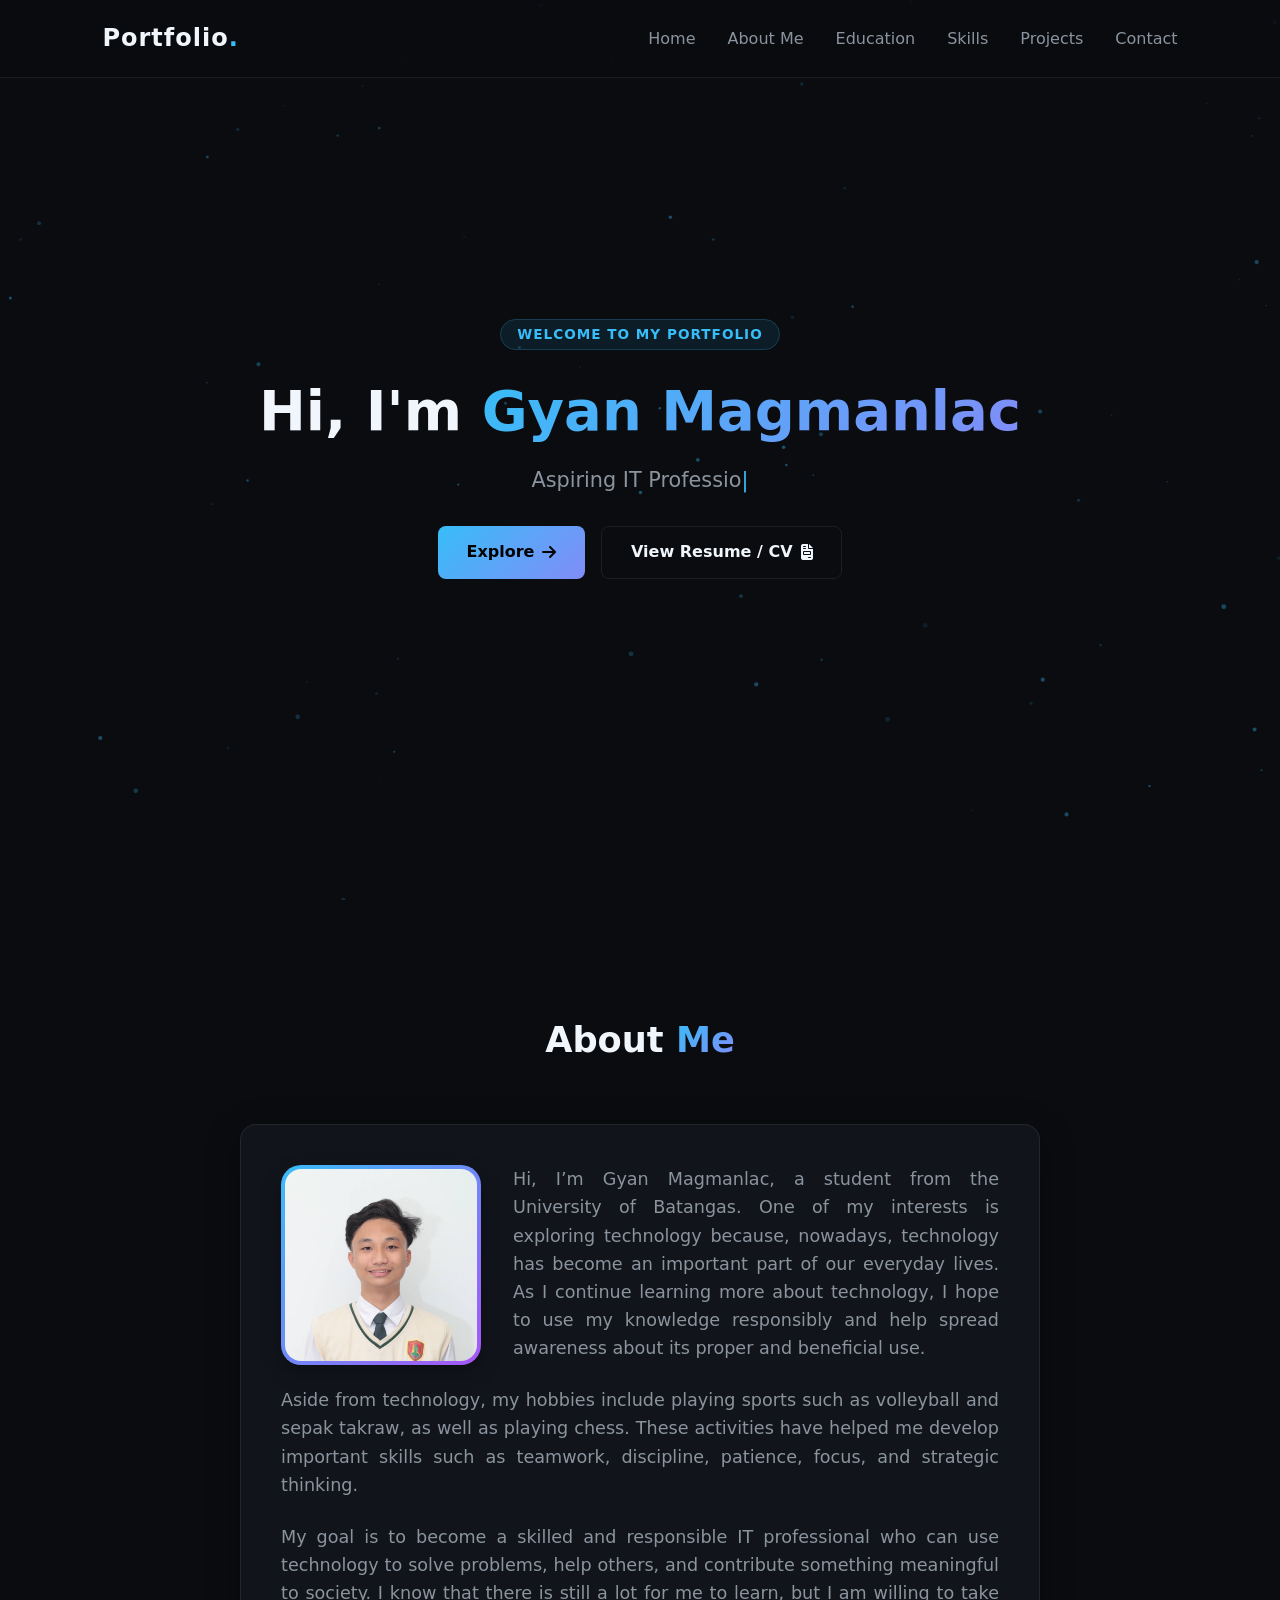
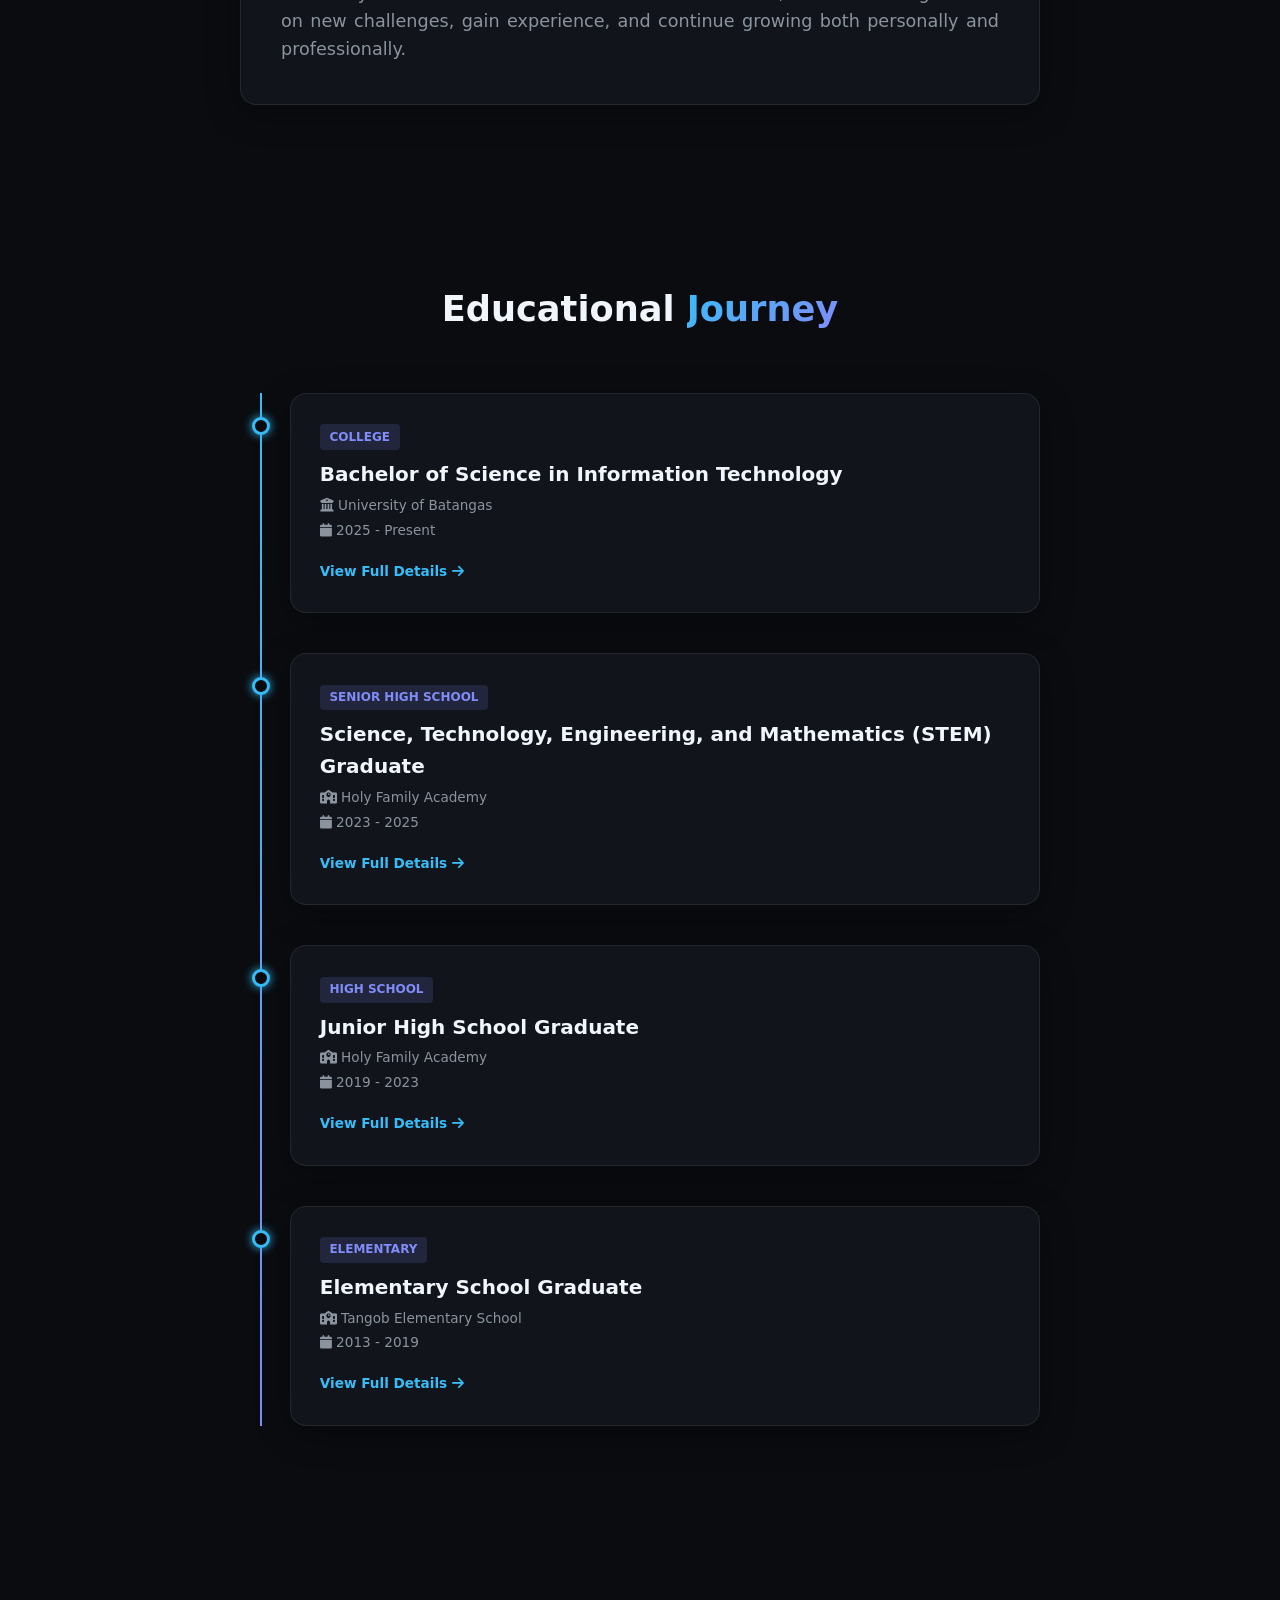
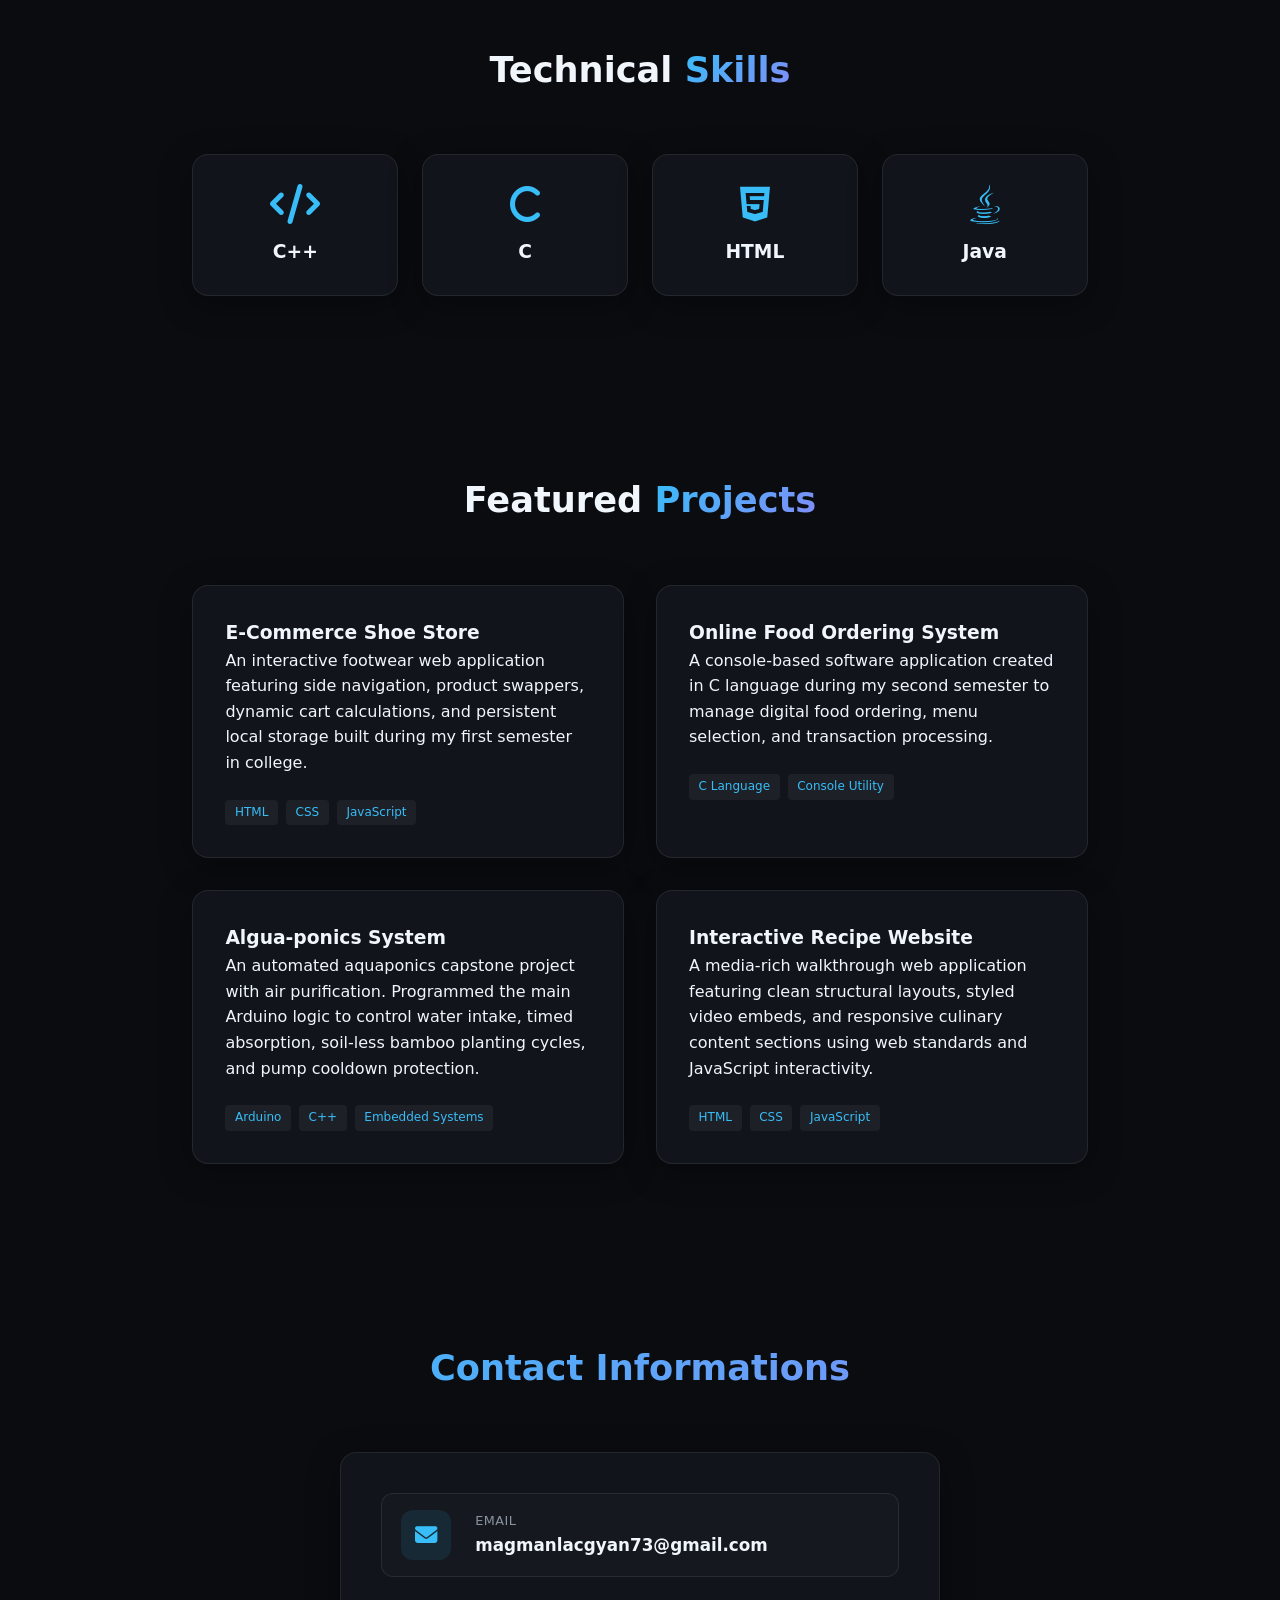
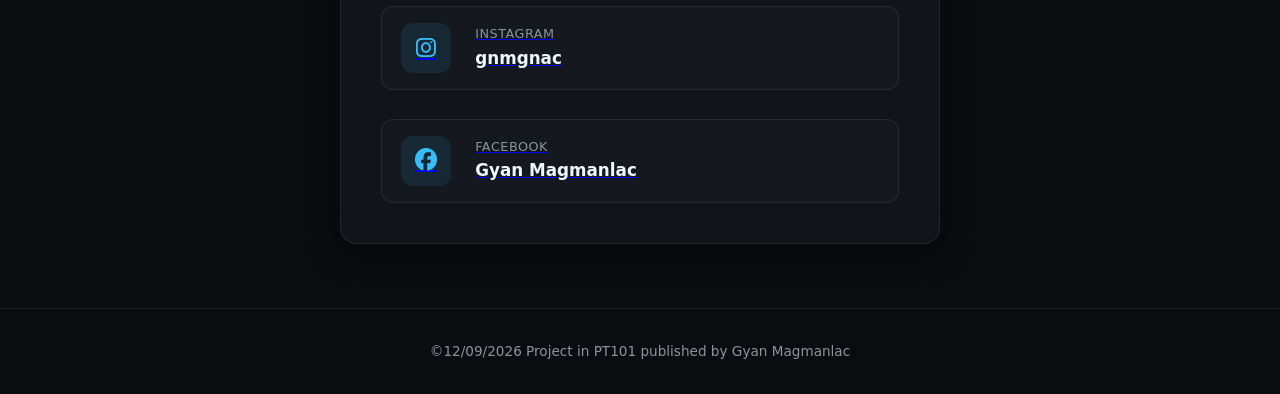
==== index.html @ fcbb0a98 "Add files via upload" ====
<!DOCTYPE html>
<html lang="en">
<head>
    <meta charset="UTF-8">
    <meta name="viewport" content="width=device-width, initial-scale=1.0">
    <title>Portfolio</title>
    <link rel="stylesheet" href="style.css">
    <link rel="stylesheet" href="https://cdnjs.cloudflare.com/ajax/libs/font-awesome/6.4.0/css/all.min.css">
</head>
<body>

    <!-- background canvas -->
    <canvas id="particlesCanvas"></canvas>

    <!-- navigation bar -->
    <nav class="navbar">
        <div class="logo">Portfolio<span class="dot">.</span></div>
        <ul class="nav-links" id="navLinks">
            <li><a href="#home" class="nav-item">Home</a></li>
            <li><a href="#about" class="nav-item">About Me</a></li>
            <li><a href="#education" class="nav-item">Education</a></li>
            <li><a href="#skills" class="nav-item">Skills</a></li>
            <li><a href="#projects" class="nav-item">Projects</a></li>
            <li><a href="#contact" class="nav-item">Contact</a></li>
        </ul>
        <div class="hamburger" id="hamburger">
            <span></span>
            <span></span>
            <span></span>
        </div>
    </nav>

    <!-- hero section -->
    <section id="home" class="hero-section">
        <div class="hero-content reveal">
            <span class="badge">Welcome to my portfolio</span>
            <h1>Hi, I'm <span class="gradient-text">Gyan Magmanlac</span></h1>
            <p class="typing-container"><span id="typing-text"></span><span class="cursor-blink">|</span></p>
            <div class="hero-btns">
                <a href="#projects" class="btn btn-primary">Explore <i class="fa-solid fa-arrow-right"></i></a>
                <a href="resume.html" class="btn btn-secondary">View Resume / CV <i class="fa-solid fa-file-invoice"></i></a>
            </div>
        </div>
    </section>

    <!-- about section -->
    <section id="about" class="section">
        <h2 class="section-title reveal">About <span class="gradient-text">Me</span></h2>
        <div class="about-card glass-card reveal">
            <div class="about-content">
                
                <!-- profile image -->
                <div class="about-img-container">
                    <img src="profile.jpg" alt="Gyan Magmanlac" class="about-img">
                </div>

                <!-- bio text -->
                <div class="about-text" style="text-align: justify;">
                    <p style="margin-bottom: 1.5rem;">Hi, I’m Gyan Magmanlac, a student from the University of Batangas. 
                        One of my interests is exploring technology because, nowadays, 
                        technology has become an important part of our everyday lives. 
                        As I continue learning more about technology, I hope to use my 
                        knowledge responsibly and help spread awareness about its proper 
                        and beneficial use.</p>
                        
                    <p style="margin-bottom: 1.5rem;">Aside from technology, my hobbies include playing sports such as 
                        volleyball and sepak takraw, as well as playing chess. These activities 
                        have helped me develop important skills such as teamwork, discipline, 
                        patience, focus, and strategic thinking.</p>
                        
                    <p>My goal is to become a skilled and responsible IT professional who can use 
                        technology to solve problems, help others, and contribute something meaningful 
                        to society. I know that there is still a lot for me to learn, but I am willing 
                        to take on new challenges, gain experience, and continue growing both personally 
                        and professionally.</p>
                </div>

            </div>
        </div>
    </section>

    <!-- education section -->
    <section id="education" class="section">
        <h2 class="section-title reveal">Educational <span class="gradient-text">Journey</span></h2>
        <div class="timeline">
            
            <!-- college -->
            <a href="college.html" class="timeline-item reveal text-link">
                <div class="timeline-dot"></div>
                <div class="timeline-content glass-card">
                    <span class="timeline-tag">College</span>
                    <h3>Bachelor of Science in Information Technology</h3>
                    <p class="institution"><i class="fa-solid fa-building-columns"></i> University of Batangas</p>
                    <p class="date"><i class="fa-solid fa-calendar"></i> 2025 - Present</p>
                    <span class="expand-btn">View Full Details <i class="fa-solid fa-arrow-right"></i></span>
                </div>
            </a>

            <!-- senior high school -->
            <a href="shs.html" class="timeline-item reveal text-link">
                <div class="timeline-dot"></div>
                <div class="timeline-content glass-card">
                    <span class="timeline-tag">Senior High School</span>
                    <h3>Science, Technology, Engineering, and Mathematics (STEM) Graduate</h3>
                    <p class="institution"><i class="fa-solid fa-school"></i> Holy Family Academy</p>
                    <p class="date"><i class="fa-solid fa-calendar"></i> 2023 - 2025</p>
                    <span class="expand-btn">View Full Details <i class="fa-solid fa-arrow-right"></i></span>
                </div>
            </a>

            <!-- junior high school -->
            <a href="highschool.html" class="timeline-item reveal text-link">
                <div class="timeline-dot"></div>
                <div class="timeline-content glass-card">
                    <span class="timeline-tag">High School</span>
                    <h3>Junior High School Graduate</h3>
                    <p class="institution"><i class="fa-solid fa-school"></i> Holy Family Academy</p>
                    <p class="date"><i class="fa-solid fa-calendar"></i> 2019 - 2023</p>
                    <span class="expand-btn">View Full Details <i class="fa-solid fa-arrow-right"></i></span>
                </div>
            </a>

            <!-- elementary -->
            <a href="elementary.html" class="timeline-item reveal text-link">
                <div class="timeline-dot"></div>
                <div class="timeline-content glass-card">
                    <span class="timeline-tag">Elementary</span>
                    <h3>Elementary School Graduate</h3>
                    <p class="institution"><i class="fa-solid fa-school"></i> Tangob Elementary School</p>
                    <p class="date"><i class="fa-solid fa-calendar"></i> 2013 - 2019</p>
                    <span class="expand-btn">View Full Details <i class="fa-solid fa-arrow-right"></i></span>
                </div>
            </a>

        </div>
    </section>

    <!-- skills section -->
    <section id="skills" class="section">
        <h2 class="section-title reveal">Technical <span class="gradient-text">Skills</span></h2>
        <div class="skills-grid reveal">
            <div class="skill-card glass-card">
                <i class="fa-solid fa-code skill-icon"></i>
                <h3>C++</h3>
            </div>
            <div class="skill-card glass-card">
                <i class="fa-solid fa-c skill-icon"></i>
                <h3>C</h3>
            </div>
            <div class="skill-card glass-card">
                <i class="fa-brands fa-html5 skill-icon"></i>
                <h3>HTML</h3>
            </div>
            <div class="skill-card glass-card">
                <i class="fa-brands fa-java skill-icon"></i>
                <h3>Java</h3>
            </div>
        </div>
    </section>

    <!-- projects section -->
    <section id="projects" class="section">
        <h2 class="section-title reveal">Featured <span class="gradient-text">Projects</span></h2>
        <div class="project-grid">
            
            <!-- shoe website -->
            <div class="project-card glass-card reveal">
                <div class="project-info">
                    <h3>E-Commerce Shoe Store</h3>
                    <p>An interactive footwear web application featuring side navigation, product swappers, dynamic cart calculations, and persistent local storage built during my first semester in college.</p>
                    <div class="project-tags">
                        <span>HTML</span>
                        <span>CSS</span>
                        <span>JavaScript</span>
                    </div>
                </div>
            </div>

            <!-- food ordering system -->
            <div class="project-card glass-card reveal">
                <div class="project-info">
                    <h3>Online Food Ordering System</h3>
                    <p>A console-based software application created in C language during my second semester to manage digital food ordering, menu selection, and transaction processing.</p>
                    <div class="project-tags">
                        <span>C Language</span>
                        <span>Console Utility</span>
                    </div>
                </div>
            </div>

            <!-- aquaponics project -->
            <div class="project-card glass-card reveal">
                <div class="project-info">
                    <h3>Algua-ponics System</h3>
                    <p>An automated aquaponics capstone project with air purification. Programmed the main Arduino logic to control water intake, timed absorption, soil-less bamboo planting cycles, and pump cooldown protection.</p>
                    <div class="project-tags">
                        <span>Arduino</span>
                        <span>C++</span>
                        <span>Embedded Systems</span>
                    </div>
                </div>
            </div>

            <!-- recipe site -->
            <div class="project-card glass-card reveal">
                <div class="project-info">
                    <h3>Interactive Recipe Website</h3>
                    <p>A media-rich walkthrough web application featuring clean structural layouts, styled video embeds, and responsive culinary content sections using web standards and JavaScript interactivity.</p>
                    <div class="project-tags">
                        <span>HTML</span>
                        <span>CSS</span>
                        <span>JavaScript</span>
                    </div>
                </div>
            </div>

        </div>
    </section>

<!-- contact section -->
<section id="contact" class="section">
    <h2 class="section-title gradient-text reveal">Contact Informations</h2>
    <div class="contact-card glass-card reveal">
        <div class="contact-info-list">

            <!-- email address -->
            <div class="contact-item" onclick="navigator.clipboard.writeText('magmanlacgyan73@gmail.com'); alert('Email copied to clipboard!');" style="cursor: pointer;">
                <div class="contact-icon">
                    <i class="fa-solid fa-envelope"></i>
                </div>
                <div class="contact-details">
                    <span class="contact-label">Email</span>
                    <span class="contact-value">magmanlacgyan73@gmail.com</span>
                </div>
            </div>

            <!-- instagram profile -->
            <a href="https://www.instagram.com/gnmgnac/" target="_blank" rel="noopener noreferrer" class="contact-item contact-item-link">
                <div class="contact-icon">
                    <i class="fa-brands fa-instagram"></i>
                </div>
                <div class="contact-details">
                    <span class="contact-label">Instagram</span>
                    <span class="contact-value">gnmgnac</span>
                </div>
            </a>

            <!-- facebook profile -->
            <a href="https://www.facebook.com/gyan.magmanlac.7" target="_blank" rel="noopener noreferrer" class="contact-item contact-item-link">
                <div class="contact-icon">
                    <i class="fa-brands fa-facebook"></i>
                </div>
                <div class="contact-details">
                    <span class="contact-label">Facebook</span>
                    <span class="contact-value">Gyan Magmanlac</span>
                </div>
            </a>

        </div>
    </div>
</section>

    <!-- footer -->
    <footer>
        <p>&copy;12/09/2026 Project in PT101 published by Gyan Magmanlac</p>
    </footer>

    <!-- javascript -->
    <script src="java.js"></script>
</body>
</html>
---- style.css ----
/* root variables */
:root {
    --bg-dark: #0a0c10;
    --card-bg: rgba(22, 27, 34, 0.65);
    --card-border: rgba(255, 255, 255, 0.08);
    --text-main: #f0f6fc;
    --text-sub: #8b949e;
    --accent-cyan: #38bdf8;
    --accent-purple: #818cf8;
    --gradient-primary: linear-gradient(135deg, #38bdf8 0%, #818cf8 100%);
}

/* global resets */
* {
    margin: 0;
    padding: 0;
    box-sizing: border-box;
    font-family: 'Segoe UI', system-ui, -apple-system, sans-serif;
    scroll-behavior: smooth;
}

/* body styles */
body {
    background-color: var(--bg-dark);
    color: var(--text-main);
    overflow-x: hidden;
    line-height: 1.6;
}

/* background particle canvas */
#particlesCanvas {
    position: fixed;
    top: 0;
    left: 0;
    width: 100%;
    height: 100%;
    z-index: -1;
    pointer-events: none;
}

/* glassmorphism styling */
.glass-card {
    background: var(--card-bg);
    backdrop-filter: blur(12px);
    -webkit-backdrop-filter: blur(12px);
    border: 1px solid var(--card-border);
    border-radius: 16px;
    box-shadow: 0 8px 32px 0 rgba(0, 0, 0, 0.37);
}

.gradient-text {
    background: var(--gradient-primary);
    -webkit-background-clip: text;
    background-clip: text;
    -webkit-text-fill-color: transparent;
}

/* navigation */
.navbar {
    display: flex;
    justify-content: space-between;
    align-items: center;
    padding: 1.2rem 8%;
    position: fixed;
    width: 100%;
    top: 0;
    z-index: 1000;
    background: rgba(10, 12, 16, 0.7);
    backdrop-filter: blur(16px);
    border-bottom: 1px solid var(--card-border);
}

.logo {
    font-size: 1.5rem;
    font-weight: 800;
    letter-spacing: 1px;
}

.logo .dot {
    color: var(--accent-cyan);
}

.nav-links {
    display: flex;
    list-style: none;
    gap: 2rem;
}

.nav-links a {
    color: var(--text-sub);
    text-decoration: none;
    font-weight: 500;
    transition: all 0.3s ease;
}

.nav-links a:hover {
    color: var(--accent-cyan);
    text-shadow: 0 0 10px rgba(56, 189, 248, 0.5);
}

.hamburger {
    display: none;
    flex-direction: column;
    gap: 5px;
    cursor: pointer;
}

.hamburger span {
    width: 25px;
    height: 2px;
    background-color: var(--text-main);
    transition: 0.3s;
}

/* general sections */
.section {
    padding: 7rem 8% 4rem;
    max-width: 1100px;
    margin: 0 auto;
}

.section-title {
    font-size: 2.2rem;
    text-align: center;
    margin-bottom: 3.5rem;
    font-weight: 700;
}

/* hero section */
.hero-section {
    min-height: 100vh;
    display: flex;
    align-items: center;
    justify-content: center;
    text-align: center;
    padding: 0 1rem;
}

.badge {
    padding: 0.4rem 1rem;
    background: rgba(56, 189, 248, 0.1);
    border: 1px solid rgba(56, 189, 248, 0.2);
    color: var(--accent-cyan);
    border-radius: 50px;
    font-size: 0.85rem;
    font-weight: 600;
    text-transform: uppercase;
    letter-spacing: 1px;
}

.hero-content h1 {
    font-size: 3.5rem;
    margin: 1.2rem 0 0.5rem;
    font-weight: 800;
}

.typing-container {
    font-size: 1.3rem;
    color: var(--text-sub);
    margin-bottom: 2rem;
    height: 30px;
}

.cursor-blink {
    animation: blink 0.8s infinite;
    color: var(--accent-cyan);
}

@keyframes blink {
    0%, 100% { opacity: 1; }
    50% { opacity: 0; }
}

.hero-btns {
    display: flex;
    gap: 1rem;
    justify-content: center;
}

.btn {
    padding: 0.8rem 1.8rem;
    border-radius: 8px;
    text-decoration: none;
    font-weight: 600;
    transition: all 0.3s ease;
    display: inline-flex;
    align-items: center;
    gap: 0.5rem;
    border: none;
    cursor: pointer;
}

.btn-primary {
    background: var(--gradient-primary);
    color: #000;
}

.btn-primary:hover {
    transform: translateY(-3px);
    box-shadow: 0 10px 20px rgba(56, 189, 248, 0.3);
}

.btn-secondary {
    background: transparent;
    color: var(--text-main);
    border: 1px solid var(--card-border);
}

.btn-secondary:hover {
    border-color: var(--accent-cyan);
    color: var(--accent-cyan);
}

/* about section */
.about-card {
    padding: 2.5rem;
    text-align: center;
    max-width: 800px;
    margin: 0 auto;
    font-size: 1.1rem;
    color: var(--text-sub);
}

.about-content {
    display: block;
}

.about-img-container {
    float: left;
    width: 200px;
    height: 200px;
    margin-right: 2rem;
    margin-bottom: 1rem;
    border-radius: 20px;
    padding: 4px;
    background: linear-gradient(135deg, #38bdf8, #a855f7);
    box-shadow: 0 8px 20px rgba(0, 0, 0, 0.3);
}

.about-img {
    width: 100%;
    height: 100%;
    object-fit: cover;
    border-radius: 16px;
}

.about-card::after {
    content: "";
    display: table;
    clear: both;
}

/* educational timeline */
.timeline {
    position: relative;
    max-width: 800px;
    margin: 0 auto;
}

.timeline::before {
    content: '';
    position: absolute;
    left: 20px;
    top: 0;
    width: 2px;
    height: 100%;
    background: linear-gradient(180deg, var(--accent-cyan) 0%, var(--accent-purple) 100%);
}

.timeline-item {
    position: relative;
    padding-left: 50px;
    margin-bottom: 2.5rem;
}

.timeline-item.text-link {
    text-decoration: none;
    color: inherit;
    display: block;
}

.timeline-dot {
    position: absolute;
    left: 12px;
    top: 24px;
    width: 18px;
    height: 18px;
    border-radius: 50%;
    background: var(--bg-dark);
    border: 3px solid var(--accent-cyan);
    box-shadow: 0 0 10px var(--accent-cyan);
}

.timeline-content {
    padding: 1.8rem;
    transition: border-color 0.3s ease, transform 0.3s ease;
}

.timeline-item.text-link:hover .timeline-content {
    border-color: var(--accent-cyan);
    transform: translateX(5px);
}

.timeline-tag {
    display: inline-block;
    padding: 0.2rem 0.6rem;
    background: rgba(129, 140, 248, 0.15);
    color: var(--accent-purple);
    border-radius: 4px;
    font-size: 0.75rem;
    font-weight: 700;
    text-transform: uppercase;
    margin-bottom: 0.5rem;
}

.timeline-content h3 {
    font-size: 1.25rem;
    margin-bottom: 0.3rem;
}

.institution, .date {
    font-size: 0.85rem;
    color: var(--text-sub);
    margin-bottom: 0.2rem;
}

.expand-btn {
    display: inline-block;
    margin-top: 1rem;
    font-size: 0.85rem;
    color: var(--accent-cyan);
    font-weight: 600;
}

/* detail sub-pages layout */
.detail-page {
    padding-top: 8rem;
    max-width: 800px;
}

.detail-card {
    padding: 3rem 2.5rem;
}

.detail-card h1 {
    font-size: 2.2rem;
    margin: 0.5rem 0 1rem;
}

.detail-body {
    margin-top: 2rem;
    padding-top: 2rem;
    border-top: 1px solid var(--card-border);
}

.detail-body h3 {
    font-size: 1.2rem;
    margin-bottom: 1rem;
    color: var(--accent-cyan);
    display: flex;
    align-items: center;
    gap: 0.5rem;
}

.detail-body h3:nth-of-type(2) {
    margin-top: 2rem;
}

.detail-body ul {
    margin-left: 1.5rem;
    color: var(--text-sub);
}

.detail-body ul li {
    margin-bottom: 0.5rem;
}

.detail-body p {
    color: var(--text-sub);
}

/* skills section */
.skills-grid {
    display: grid;
    grid-template-columns: repeat(auto-fit, minmax(150px, 1fr));
    gap: 1.5rem;
}

.skill-card {
    padding: 1.8rem;
    text-align: center;
    transition: all 0.3s ease;
}

.skill-card:hover {
    transform: translateY(-5px);
    border-color: rgba(56, 189, 248, 0.4);
}

.skill-icon {
    font-size: 2.5rem;
    color: var(--accent-cyan);
    margin-bottom: 0.8rem;
}

/* projects section */
.project-grid {
    display: grid;
    grid-template-columns: repeat(auto-fit, minmax(300px, 1fr));
    gap: 2rem;
}

.project-card {
    padding: 2rem;
    position: relative;
    overflow: hidden;
    transition: transform 0.3s ease, border-color 0.3s ease;
}

.project-card:hover {
    transform: translateY(-8px);
    border-color: rgba(56, 189, 248, 0.4);
}

.project-tags {
    margin-top: 1.5rem;
    display: flex;
    gap: 0.5rem;
}

.project-tags span {
    font-size: 0.75rem;
    padding: 0.2rem 0.6rem;
    background: rgba(255, 255, 255, 0.05);
    border-radius: 4px;
    color: var(--accent-cyan);
}

/* contact section */
.contact-card {
    padding: 2.5rem;
    max-width: 600px;
    margin: 0 auto;
}

.contact-info-list {
    display: flex;
    flex-direction: column;
    gap: 1.8rem;
}

.contact-item {
    display: flex;
    align-items: center;
    gap: 1.5rem;
    padding: 1rem 1.2rem;
    border-radius: 12px;
    background: rgba(255, 255, 255, 0.02);
    border: 1px solid var(--card-border);
    transition: all 0.3s ease;
}

.contact-item:hover {
    border-color: rgba(56, 189, 248, 0.4);
    transform: translateX(5px);
}

.contact-icon {
    width: 50px;
    height: 50px;
    border-radius: 12px;
    background: rgba(56, 189, 248, 0.1);
    display: flex;
    align-items: center;
    justify-content: center;
    font-size: 1.4rem;
    color: var(--accent-cyan);
}

.contact-details {
    display: flex;
    flex-direction: column;
}

.contact-label {
    font-size: 0.8rem;
    color: var(--text-sub);
    text-transform: uppercase;
    letter-spacing: 0.5px;
}

.contact-value {
    font-size: 1.05rem;
    font-weight: 600;
    color: var(--text-main);
    text-decoration: none;
    transition: color 0.3s ease;
}

a.contact-value:hover {
    color: var(--accent-cyan);
}

/* contact form inputs */
.input-group {
    position: relative;
    margin-bottom: 1.8rem;
}

.input-group input, .input-group textarea {
    width: 100%;
    padding: 1rem;
    background: rgba(255, 255, 255, 0.03);
    border: 1px solid var(--card-border);
    border-radius: 8px;
    color: var(--text-main);
    outline: none;
    transition: border-color 0.3s;
}

.input-group label {
    position: absolute;
    left: 1rem;
    top: 1rem;
    color: var(--text-sub);
    pointer-events: none;
    transition: all 0.3s ease;
}

.input-group input:focus, .input-group textarea:focus {
    border-color: var(--accent-cyan);
}

.input-group input:focus ~ label,
.input-group input:not(:placeholder-shown) ~ label,
.input-group textarea:focus ~ label,
.input-group textarea:not(:placeholder-shown) ~ label {
    top: -0.6rem;
    left: 0.8rem;
    font-size: 0.75rem;
    background: var(--bg-dark);
    padding: 0 0.4rem;
    color: var(--accent-cyan);
}

.form-status {
    text-align: center;
    margin-top: 1rem;
    color: var(--accent-cyan);
}

/* footer section */
footer {
    text-align: center;
    padding: 2rem;
    color: var(--text-sub);
    font-size: 0.85rem;
    border-top: 1px solid var(--card-border);
}

/* scroll reveal animations */
.reveal {
    opacity: 0;
    transform: translateY(30px);
    transition: all 0.8s ease-out;
}

.reveal.active {
    opacity: 1;
    transform: translateY(0);
}

/* mobile responsiveness */
@media (max-width: 768px) {
    .nav-links {
        display: none;
        flex-direction: column;
        position: absolute;
        top: 100%;
        left: 0;
        width: 100%;
        background: rgba(10, 12, 16, 0.95);
        padding: 2rem 0;
        text-align: center;
    }

    .nav-links.active {
        display: flex;
    }

    .hamburger {
        display: flex;
    }

    .hero-content h1 {
        font-size: 2.3rem;
    }

    .about-img-container {
        float: none;
        margin: 0 auto 1.5rem auto;
    }
    
    .about-text {
        text-align: center;
    }
}
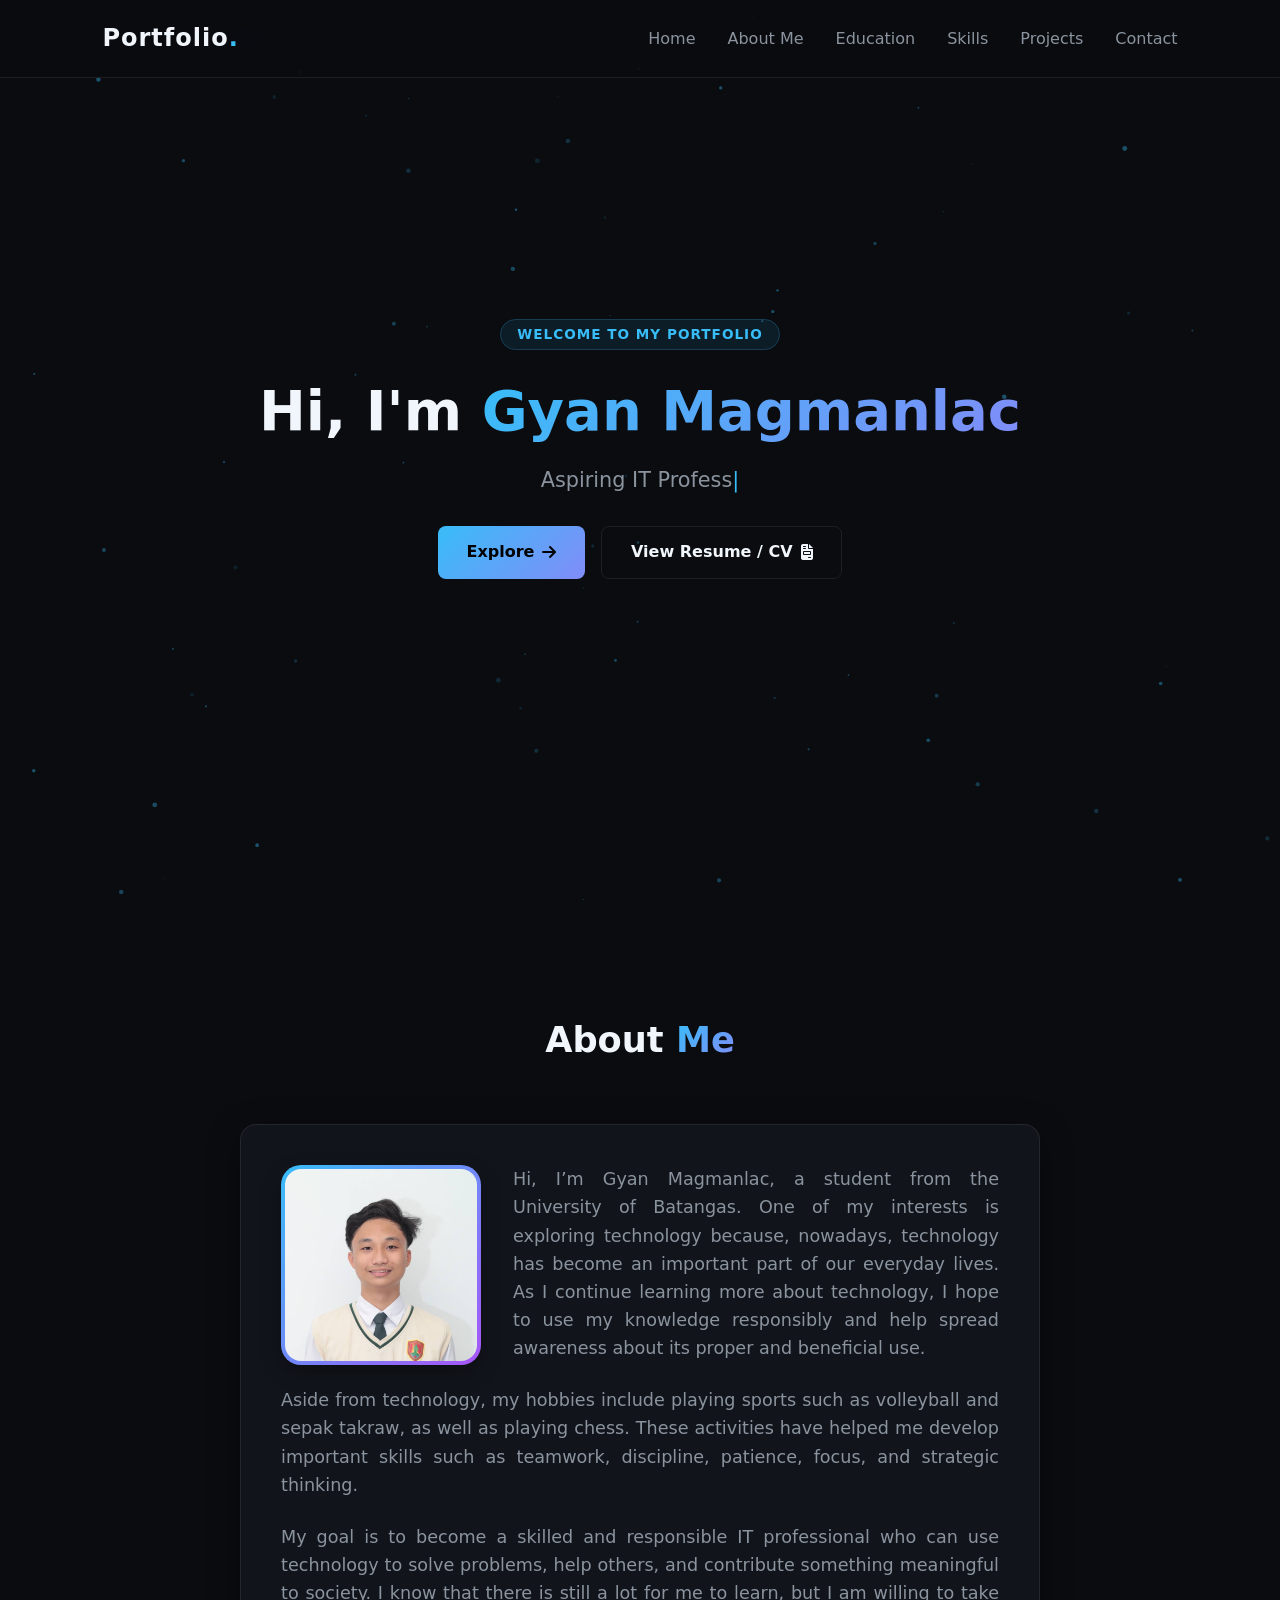
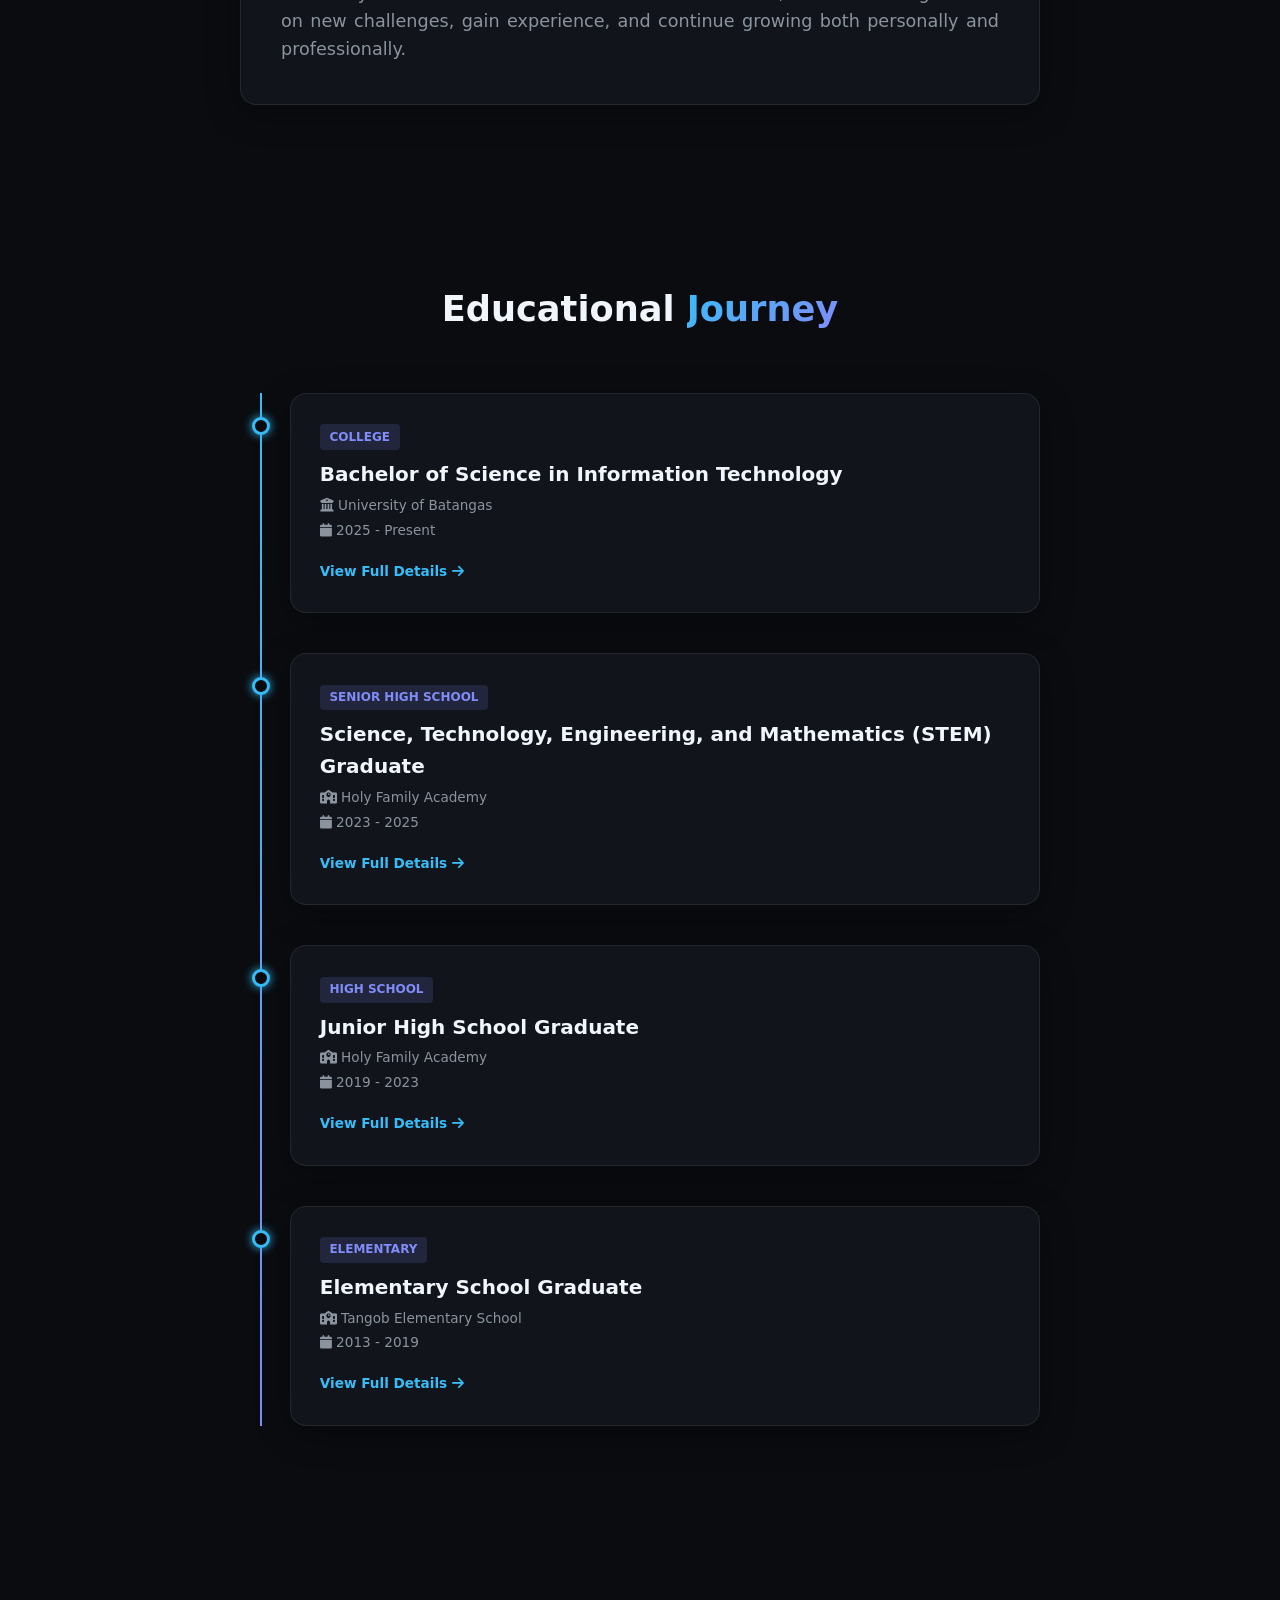
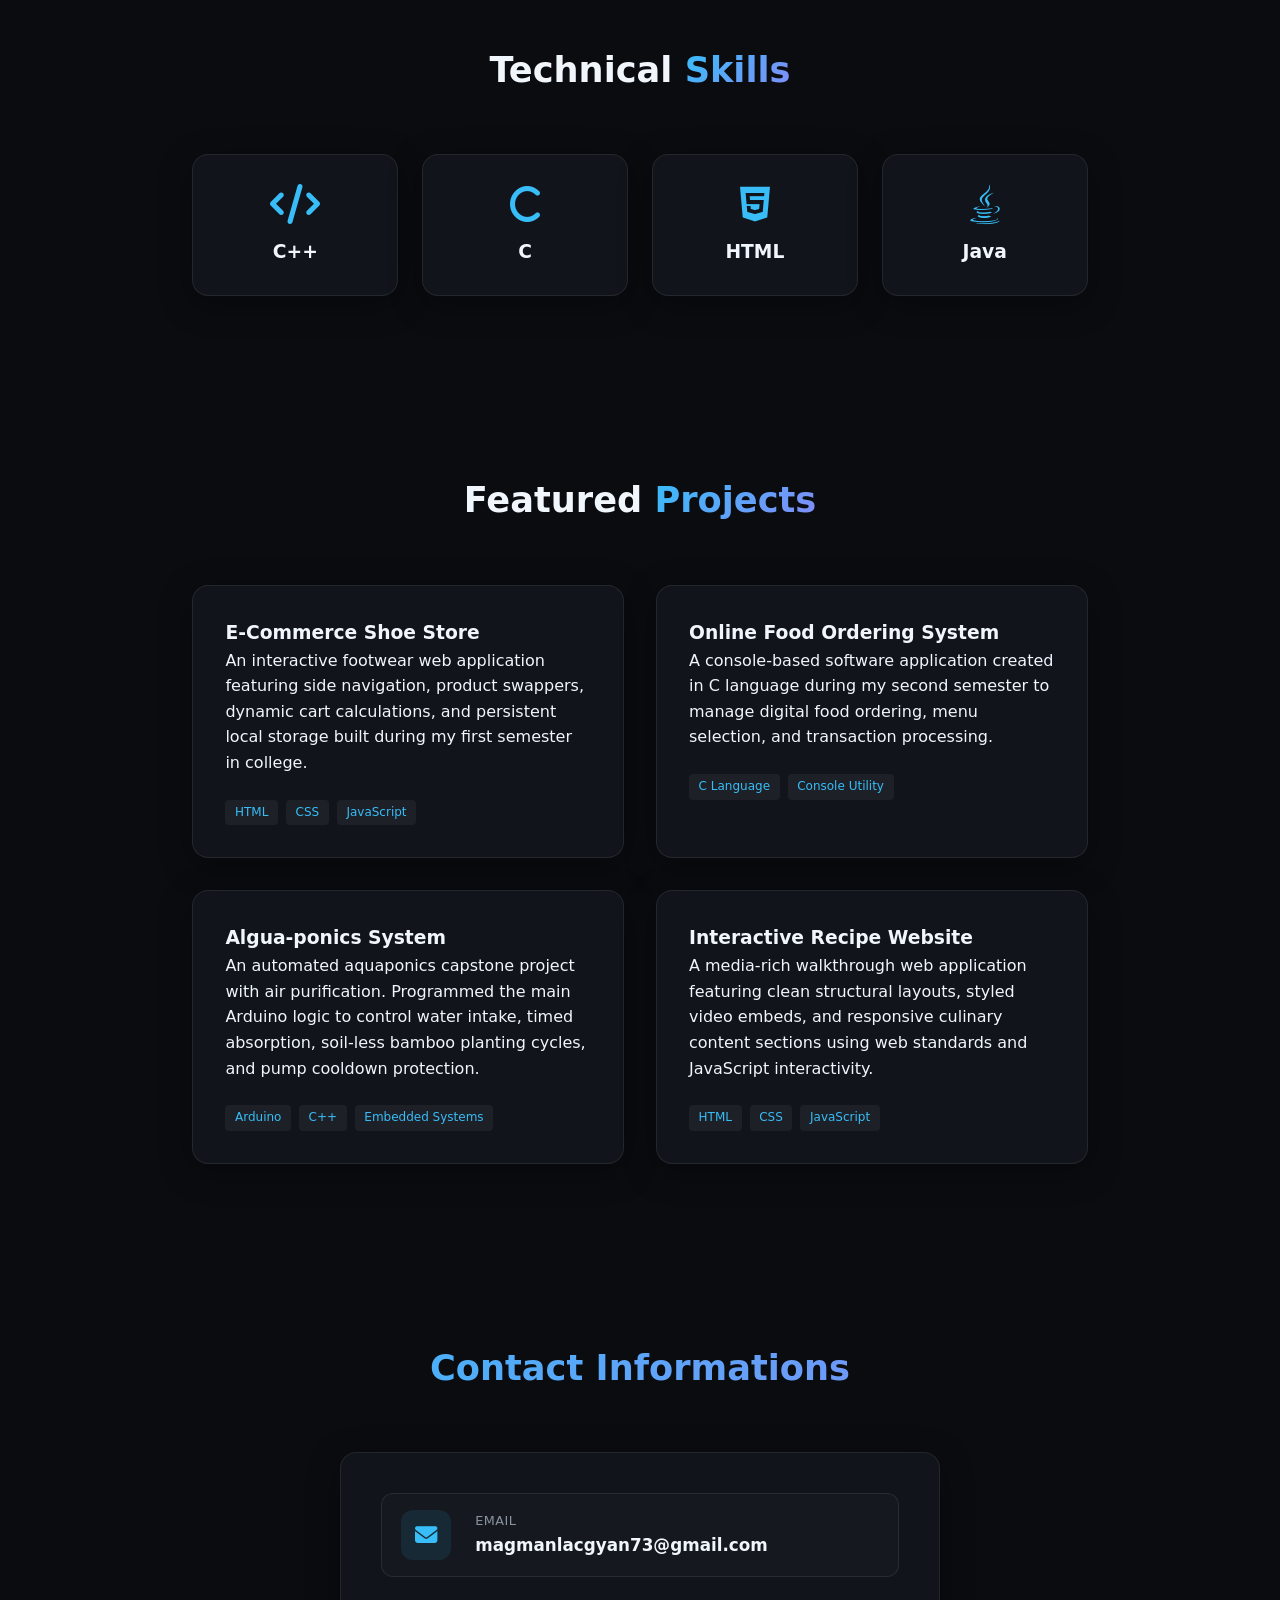
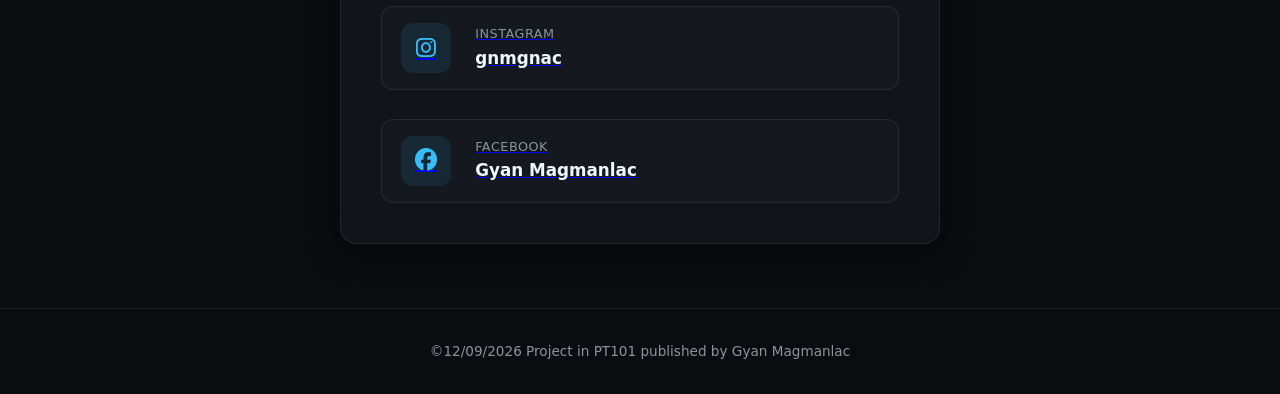
==== commit 1c00fad5: "Add files via upload" ====
--- a/index.html
+++ b/index.html
@@ -167,7 +167,10 @@
             <div class="project-card glass-card reveal">
                 <div class="project-info">
                     <h3>E-Commerce Shoe Store</h3>
-                    <p>An interactive footwear web application featuring side navigation, product swappers, dynamic cart calculations, and persistent local storage built during my first semester in college.</p>
+                    <p>An interactive footwear web application featuring side 
+                        navigation, product swappers, dynamic cart calculations, 
+                        and persistent local storage built during my first semester 
+                        in college.</p>
                     <div class="project-tags">
                         <span>HTML</span>
                         <span>CSS</span>
@@ -180,7 +183,9 @@
             <div class="project-card glass-card reveal">
                 <div class="project-info">
                     <h3>Online Food Ordering System</h3>
-                    <p>A console-based software application created in C language during my second semester to manage digital food ordering, menu selection, and transaction processing.</p>
+                    <p>A console-based software application created in C language 
+                        during my second semester to manage digital food ordering, 
+                        menu selection, and transaction processing.</p>
                     <div class="project-tags">
                         <span>C Language</span>
                         <span>Console Utility</span>
@@ -192,7 +197,10 @@
             <div class="project-card glass-card reveal">
                 <div class="project-info">
                     <h3>Algua-ponics System</h3>
-                    <p>An automated aquaponics capstone project with air purification. Programmed the main Arduino logic to control water intake, timed absorption, soil-less bamboo planting cycles, and pump cooldown protection.</p>
+                    <p>An automated aquaponics capstone project with air purification. 
+                        Programmed the main Arduino logic to control water intake, 
+                        timed absorption, soil-less bamboo planting cycles, and pump 
+                        cooldown protection.</p>
                     <div class="project-tags">
                         <span>Arduino</span>
                         <span>C++</span>
@@ -205,7 +213,10 @@
             <div class="project-card glass-card reveal">
                 <div class="project-info">
                     <h3>Interactive Recipe Website</h3>
-                    <p>A media-rich walkthrough web application featuring clean structural layouts, styled video embeds, and responsive culinary content sections using web standards and JavaScript interactivity.</p>
+                    <p>A media-rich walkthrough web application featuring clean 
+                    structural layouts, styled video embeds, and responsive 
+                    culinary content sections using web standards and JavaScript 
+                    interactivity.</p>
                     <div class="project-tags">
                         <span>HTML</span>
                         <span>CSS</span>
@@ -267,5 +278,6 @@
 
     <!-- javascript -->
     <script src="java.js"></script>
+    
 </body>
 </html>
